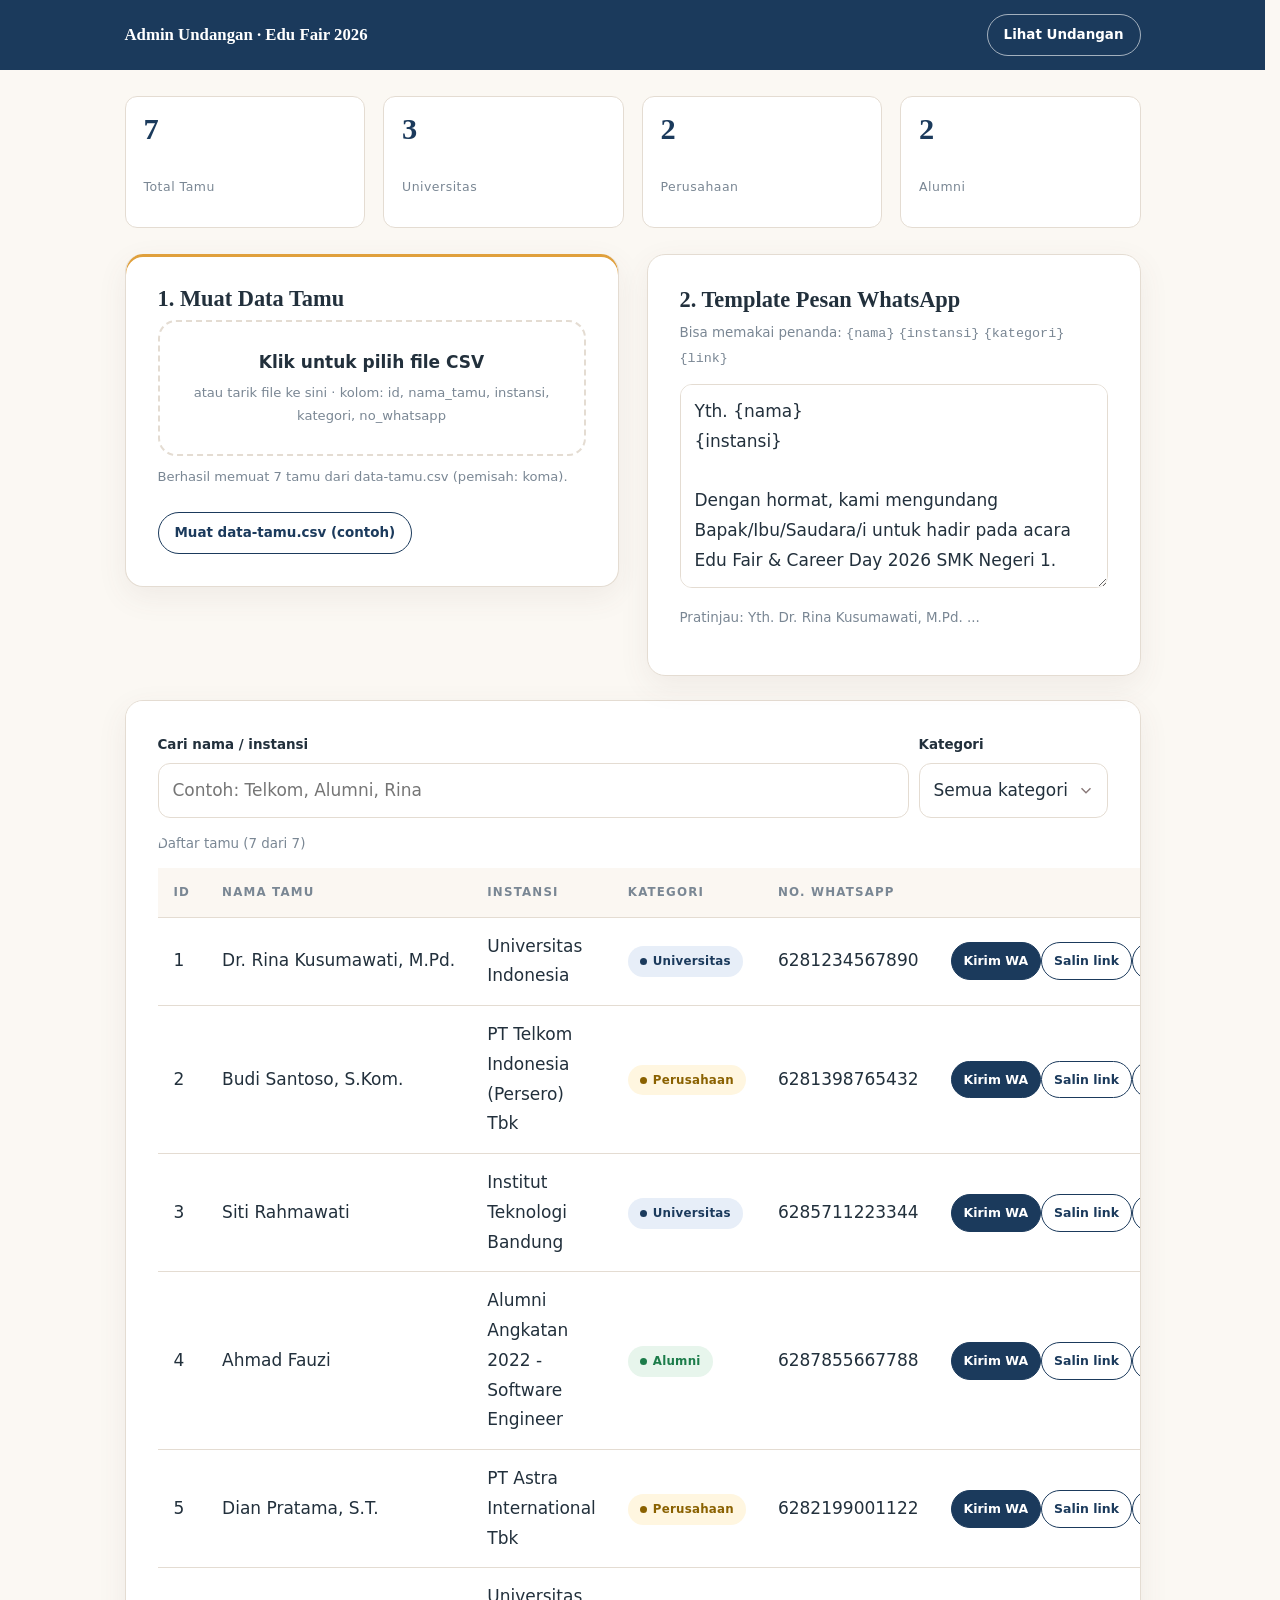
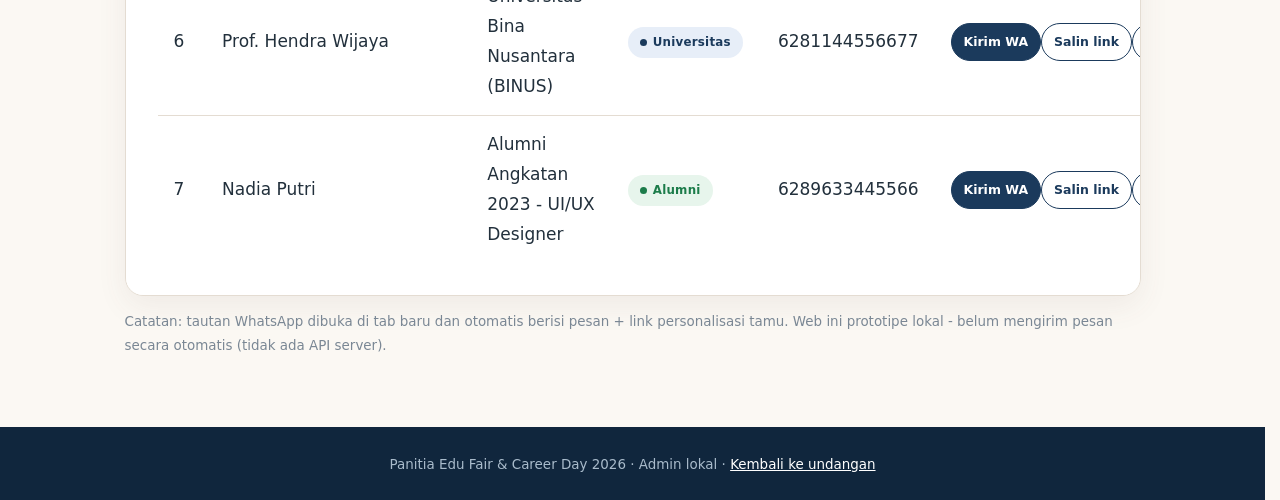
==== admin.html @ d8506e01 "Undangan digital Edu Fair & Career Day 2026 (HTML/CSS/JS) - index.html: sampul personalisasi (?to=&k" ====
<!DOCTYPE html>
<html lang="id">
<head>
  <meta charset="UTF-8">
  <meta name="viewport" content="width=device-width, initial-scale=1.0">
  <title>Admin - Blast Undangan Edu Fair 2026</title>
  <link rel="icon" href="favicon.svg" type="image/svg+xml">
  <link rel="stylesheet" href="style.css">
  <link rel="stylesheet" href="style-acara.css">
</head>
<body>

  <!-- ===================== BILAH ATAS ===================== -->
  <header style="background:var(--warna-utama);color:#fff">
    <div class="container" style="display:flex;flex-wrap:wrap;gap:12px;align-items:center;justify-content:space-between;padding-block:14px">
      <strong style="font-family:var(--font-judul);font-size:1.05rem">Admin Undangan &middot; Edu Fair 2026</strong>
      <nav style="display:flex;gap:10px">
        <a href="index.html" class="btn btn-kecil btn-garis" style="color:#fff;border-color:rgba(255,255,255,.6)">Lihat Undangan</a>
      </nav>
    </div>
  </header>

  <!-- ===================== RINGKASAN DATA ===================== -->
  <section class="section" style="padding-block:26px">
    <div class="container">
      <div class="stat">
        <div class="stat-kartu"><p class="stat-angka" id="stat-total">0</p><p class="stat-label">Total Tamu</p></div>
        <div class="stat-kartu"><p class="stat-angka" id="stat-universitas">0</p><p class="stat-label">Universitas</p></div>
        <div class="stat-kartu"><p class="stat-angka" id="stat-perusahaan">0</p><p class="stat-label">Perusahaan</p></div>
        <div class="stat-kartu"><p class="stat-angka" id="stat-alumni">0</p><p class="stat-label">Alumni</p></div>
      </div>
    </div>
  </section>

  <section class="section" style="padding-block:0 56px">
    <div class="container">

      <!-- ============ MUAT DATA CSV ============ -->
      <div class="grid grid-2" style="align-items:start;margin-bottom:24px">

        <div class="kartu kartu-garis-atas">
          <h3>1. Muat Data Tamu</h3>
          <label class="dropzone" id="dropzone" for="file-csv">
            <strong>Klik untuk pilih file CSV</strong>
            <span class="status-baca">atau tarik file ke sini &middot; kolom: id, nama_tamu, instansi, kategori, no_whatsapp</span>
            <input type="file" id="file-csv" accept=".csv,text/csv">
          </label>
          <p class="status-baca" id="status-baca" data-status="belum" style="margin-top:10px">Belum ada data dimuat.</p>
          <button class="btn btn-kecil btn-garis" type="button" id="muat-contoh" style="margin-top:10px">Muat data-tamu.csv (contoh)</button>
        </div>

        <div class="kartu">
          <h3>2. Template Pesan WhatsApp</h3>
          <p class="kecil">Bisa memakai penanda: <code>{nama}</code> <code>{instansi}</code> <code>{kategori}</code> <code>{link}</code></p>
          <textarea class="form-textarea" id="template-pesan" rows="6"></textarea>
          <p class="kecil" id="contoh-pesan" style="margin-top:8px"></p>
        </div>

      </div>

      <!-- ============ TABEL TAMU ============ -->
      <div class="kartu kartu-datar tabel-kotak">
        <div class="baris-alat">
          <div class="kolom-cari">
            <label class="form-label" for="cari">Cari nama / instansi</label>
            <input class="form-input" type="search" id="cari" placeholder="Contoh: Telkom, Alumni, Rina">
          </div>
          <div>
            <label class="form-label" for="filter-kategori">Kategori</label>
            <select class="form-select" id="filter-kategori">
              <option value="">Semua kategori</option>
              <option value="Universitas">Universitas</option>
              <option value="Perusahaan">Perusahaan</option>
              <option value="Alumni">Alumni</option>
            </select>
          </div>
        </div>

        <table class="tabel" id="tabel-tamu">
          <caption id="keterangan-tabel">Daftar tamu (0)</caption>
          <thead>
            <tr>
              <th style="width:52px">ID</th>
              <th>Nama Tamu</th>
              <th>Instansi</th>
              <th>Kategori</th>
              <th>No. WhatsApp</th>
              <th class="kolom-aksi">Aksi</th>
            </tr>
          </thead>
          <tbody id="isi-tabel">
            <tr><td colspan="6" class="kecil">Belum ada data. Muat file CSV dulu di kotak "1. Muat Data Tamu".</td></tr>
          </tbody>
        </table>
      </div>

      <p class="kecil" style="margin-top:14px">
        Catatan: tautan WhatsApp dibuka di tab baru dan otomatis berisi pesan + link personalisasi tamu.
        Web ini prototipe lokal - belum mengirim pesan secara otomatis (tidak ada API server).
      </p>

    </div>
  </section>

  <footer class="footer-acara" style="padding-block:26px">
    <div class="container tengah kecil">
      Panitia Edu Fair &amp; Career Day 2026 &middot; Admin lokal &middot; <a href="index.html">Kembali ke undangan</a>
    </div>
  </footer>

  <script src="data-tamu.js"></script>
  <script src="admin.js"></script>
</body>
</html>
---- style.css ----
/* style.css - dirakit dari snippet extension (an-*). Boleh diubah.
   Warna utama diatur di :root bagian an-dasar. */

/* ===== snippet an-acara ===== */
.kartu-acara { text-align: center; display: flex; flex-direction: column; }
.kartu-acara .ikon-lingkaran {
  width: 56px; height: 56px; margin: 0 auto 14px;
  display: grid; place-items: center; border-radius: 50%;
  background: #F7F1E8; color: var(--warna-utama); font-size: 1.3rem;
  animation: mengapung 3.6s ease-in-out infinite;
}
.kartu-acara .judul { font-family: var(--font-judul); font-size: clamp(1.1rem, 3vw, 1.3rem); margin-bottom: .5em; }
.kartu-acara .baris { font-size: .9rem; color: var(--warna-teks-lembut); margin: 0 0 .35em; }
.kartu-acara .baris kuat { color: var(--warna-teks); }
.kartu-acara .btn { margin-top: auto; }

/* ===== snippet an-aman ===== */
/* pengaman tampilan: hormati setelan pengguna + versi cetak */
@media (prefers-reduced-motion: reduce) {
  *, *::before, *::after { animation: none !important; transition: none !important; scroll-behavior: auto !important; }
}
@media print {
  .amplop, .kelopak, .kilau, .tombol-musik, .hanya-layar { display: none !important; }
  .cover-undangan { min-height: auto; color: #000; background: none; padding-block: 32px; }
  .kartu, .kartu-mempelai, .kartu-acara, .kartu-ucapan { box-shadow: none; border-color: #BBB; break-inside: avoid; }
  body { background: #fff; font-size: 12pt; }
}
/* area sentuh nyaman di HP (minimal 44px) */
@media (hover: none) {
  .btn, .btn-garis, .tombol-buka, .tombol-musik { min-height: 46px; }
}

/* ===== snippet an-amplop ===== */
/* layar pembuka undangan, memenuhi layar HP maupun laptop */
.amplop {
  position: fixed; inset: 0; z-index: 50;
  display: grid; place-items: center; text-align: center;
  padding: max(28px, env(safe-area-inset-top)) 24px max(28px, env(safe-area-inset-bottom));
  color: #fff;
  background: radial-gradient(circle at 50% 28%, #7D5C5C, #4A3434 72%);
  animation: pudarMasuk 1.2s ease both;
  transition: opacity .8s cubic-bezier(.22, 1, .36, 1), visibility 0s linear .8s;
}
/* isi amplop bergerak sedikit, jadi kesannya "terbuka" bukan "patah" */
.amplop-kotak {
  max-width: 460px;
  transition: transform .8s cubic-bezier(.22, 1, .36, 1), opacity .6s ease;
}
.amplop-selesai {
  /* Sampul memudar lewat KEYFRAMES, bukan transition: transisi tidak terpicu
     ketika animasi masuk dilepas pada frame yang sama. */
  animation: pudarKeluar .8s cubic-bezier(.22, 1, .36, 1) forwards;
  visibility: hidden;              /* ditunda .8s oleh transition di bawah */
  pointer-events: none;
  transition: visibility 0s linear .8s;
}
.amplop-selesai .amplop-kotak { transform: translateY(-16px) scale(1.02); opacity: 0; }
.amplop .badge { margin-top: 2px; }
.amplop .nama-tamu { font-size: clamp(1.5rem, 6vw, 2.1rem); margin: .3em 0 .8em; }
.amplop .garis-emas { background: var(--warna-emas); }
.amplop-info { font-size: .9rem; opacity: .88; margin-bottom: 26px; }

/* ===== snippet an-badge ===== */
/* badge status konfirmasi kehadiran */
.badge {
  display: inline-flex; align-items: center; gap: 6px;
  padding: 5px 12px; border-radius: 999px;
  font-size: .74rem; font-weight: 600; letter-spacing: .02em; white-space: nowrap;
}
.badge::before { content: ""; width: 7px; height: 7px; border-radius: 50%; background: currentColor; }
.badge-hadir { background: #E7F5EC; color: #1C7C4A; }
.badge-tidak { background: #FDEAEA; color: #B3261E; }
.badge-ragu  { background: #FFF6E0; color: #8A6100; }
.badge-netral { background: #F1ECE6; color: #6B5B4B; }

/* ===== snippet an-batik ===== */
/* aman offline, tanpa file gambar */
.motif-batik {
  background-color: var(--warna-krem);
  background-image:
    repeating-linear-gradient(45deg, rgba(201, 162, 39, .06) 0 2px, transparent 2px 14px),
    repeating-linear-gradient(-45deg, rgba(107, 79, 79, .05) 0 2px, transparent 2px 14px),
    radial-gradient(circle at 20% 18%, rgba(201, 162, 39, .10), transparent 24%),
    radial-gradient(circle at 82% 72%, rgba(107, 79, 79, .08), transparent 24%);
}

/* ===== snippet an-bunga ===== */
/* pasang: <div class="ornamen-bunga kiri-atas"></div> */
.ornamen-bunga {
  position: absolute; width: clamp(90px, 14vw, 150px); aspect-ratio: 1;
  pointer-events: none; opacity: .85; background-repeat: no-repeat; background-size: contain;
  background-image: url("data:image/svg+xml;utf8,<svg xmlns='http://www.w3.org/2000/svg' viewBox='0 0 100 100'><g fill='none' stroke='%23C9A227' stroke-width='1.1' stroke-linecap='round'><path d='M50 50c-8-18 6-30 18-24s10 26-8 30'/><path d='M50 50c18-8 30 6 24 18s-26 10-30-8'/><path d='M50 50c8 18-6 30-18 24s-10-26 8-30'/><path d='M50 50c-18 8-30-6-24-18s26-10 30 8'/></g><circle cx='50' cy='50' r='3' fill='%23C9A227'/></svg>");
  animation: mengapung 6s ease-in-out infinite;
}
.kiri-atas { top: 16px; left: 16px; }
.kanan-atas { top: 16px; right: 16px; animation-delay: 1.2s; }
.kiri-bawah { bottom: 16px; left: 16px; animation-delay: 2s; }
.kanan-bawah { bottom: 16px; right: 16px; animation-delay: .6s; }
@media (max-width: 480px) { .ornamen-bunga { width: 74px; opacity: .6; } }

/* ===== snippet an-countdown ===== */
.kotak-countdown { display: grid; grid-template-columns: repeat(4, minmax(0, 1fr)); gap: clamp(8px, 2vw, 16px); max-width: 520px; margin-inline: auto; }
.kotak-countdown .kotak {
  background: var(--warna-kartu); border: 1px solid var(--warna-garis); border-radius: var(--radius-kecil);
  padding: clamp(12px, 2.6vw, 18px) 6px; text-align: center; box-shadow: var(--bayang);
}
.kotak-countdown .angka { font-family: var(--font-judul); font-size: clamp(1.3rem, 5.4vw, 1.9rem); font-weight: 700; color: var(--warna-utama); font-variant-numeric: tabular-nums; }
.kotak-countdown .satuan { display: block; font-size: .68rem; letter-spacing: .14em; text-transform: uppercase; color: var(--warna-teks-lembut); }
@media (max-width: 380px) { .kotak-countdown { grid-template-columns: repeat(2, 1fr); } }

/* ===== snippet an-cover ===== */
/* cover undangan: tinggi minimal 1 layar (svh aman untuk HP ber-address bar) */
.cover-undangan {
  position: relative; overflow: hidden;
  min-height: 100svh;
  display: grid; place-items: center; text-align: center;
  padding: clamp(72px, 14vh, 140px) 24px;
  color: #fff;
  background:
    radial-gradient(circle at 18% 14%, rgba(201, 162, 39, .18), transparent 42%),
    linear-gradient(165deg, #6B4F4F 0%, #8A6A6A 52%, #46302F 100%);
}
.cover-undangan > div { max-width: 620px; }
.cover-undangan .nama-pasangan { font-size: clamp(2.2rem, 11vw, 4rem); margin: .18em 0 .1em; }
.cover-undangan .tanggal { opacity: .95; margin-bottom: 26px; }
.cover-tanda { font-size: .78rem; letter-spacing: .3em; text-transform: uppercase; opacity: .85; }

/* ===== snippet an-dasar ===== */
/* ==========================================================================
   DASAR HALAMAN UNDANGAN - tempel SEKALI di dalam <style>
   Isi: warna, ukuran huruf cair (clamp), jarak antar bagian, container, grid.
   Semua bagian lain (an-cover, an-mempelai, ...) mengandalkan file ini.
   ========================================================================== */
:root {
  --warna-utama: #6B4F4F;
  --warna-utama-gelap: #4A3434;
  --warna-emas: #C9A227;
  --warna-krem: #FAF6F0;
  --warna-kartu: #FFFFFF;
  --warna-garis: #EDE3D8;
  --warna-teks: #3E2F2F;
  --warna-teks-lembut: #8A7A7A;
  --font-judul: Georgia, "Times New Roman", serif;
  --font-teks: system-ui, -apple-system, "Segoe UI", Roboto, sans-serif;
  --radius: 18px;
  --radius-kecil: 12px;
  --bayang: 0 10px 30px rgba(107, 79, 79, .08);
  --bayang-besar: 0 24px 60px rgba(74, 52, 52, .18);
  --jarak: clamp(48px, 7vw, 96px);
}

*, *::before, *::after { box-sizing: border-box; }
html { scroll-behavior: smooth; scrollbar-gutter: stable; }   /* tidak melompat saat scrollbar muncul/hilang */

body {
  margin: 0;
  background: var(--warna-krem);
  color: var(--warna-teks);
  font-family: var(--font-teks);
  font-size: clamp(15px, 1.6vw, 17px);
  line-height: 1.75;
  -webkit-font-smoothing: antialiased;
  overflow-x: hidden;
}

h1, h2, h3 { font-family: var(--font-judul); line-height: 1.2; margin: 0 0 .5em; text-wrap: balance; }
h1 { font-size: clamp(2rem, 7vw, 3.4rem); }
h2 { font-size: clamp(1.5rem, 4.6vw, 2.2rem); }
h3 { font-size: clamp(1.15rem, 3vw, 1.4rem); }
p { margin: 0 0 1em; }
img { display: block; max-width: 100%; height: auto; }
a { color: var(--warna-utama); }

/* container: tetap enak dibaca di HP maupun laptop */
.container { width: 100%; max-width: 1080px; margin-inline: auto; padding-inline: clamp(18px, 5vw, 32px); }
.section { padding-block: var(--jarak); }
.section-putih { background: var(--warna-kartu); }
.tengah { text-align: center; }
.kecil { font-size: .84rem; color: var(--warna-teks-lembut); }
.label-kecil { font-size: .72rem; letter-spacing: .28em; text-transform: uppercase; color: var(--warna-emas); }

/* grid otomatis: 1 kolom di HP, menyesuaikan sendiri di layar lebar */
.grid { display: grid; gap: clamp(16px, 3vw, 28px); }
.grid > * { min-width: 0; }
.grid-2 { grid-template-columns: repeat(auto-fit, minmax(min(260px, 100%), 1fr)); }
.grid-3 { grid-template-columns: repeat(auto-fit, minmax(min(190px, 100%), 1fr)); }
.grid-4 { grid-template-columns: repeat(auto-fit, minmax(min(130px, 100%), 1fr)); }

@media (max-width: 480px) {
  .grid-3, .grid-4 { grid-template-columns: repeat(2, 1fr); }
}
/* layout admin: di HP menumpuk, di laptop form kiri (maks 340px) + tabel kanan lebar */
.grid-admin { display: grid; gap: clamp(16px, 3vw, 28px); align-items: start; }
@media (min-width: 1000px) { .grid-admin { grid-template-columns: minmax(280px, 340px) 1fr; } }

:focus-visible { outline: 2px solid var(--warna-emas); outline-offset: 3px; border-radius: 6px; }

/* ===== snippet an-form ===== */
/* form undangan (buku tamu, login admin) tanpa library */
.form-baris { margin-bottom: 16px; }
.form-label { display: block; margin-bottom: 6px; font-size: .84rem; font-weight: 600; }
.form-input, .form-select, .form-textarea {
  width: 100%; padding: 12px 14px; min-height: 46px;
  font: inherit; color: var(--warna-teks);
  background: #fff; border: 1px solid var(--warna-garis); border-radius: var(--radius-kecil);
  transition: border-color .2s ease, box-shadow .2s ease;
}
.form-textarea { min-height: 110px; resize: vertical; }
.form-select {
  appearance: none;
  background-image: url("data:image/svg+xml;utf8,<svg xmlns='http://www.w3.org/2000/svg' viewBox='0 0 20 20'><path d='M5 8l5 5 5-5' fill='none' stroke='%238A7A7A' stroke-width='1.6'/></svg>");
  background-repeat: no-repeat; background-position: right 12px center; background-size: 18px;
  padding-right: 38px;
}
.form-input:focus, .form-select:focus, .form-textarea:focus {
  outline: none; border-color: var(--warna-emas); box-shadow: 0 0 0 3px rgba(201, 162, 39, .18);
}
.form-input:invalid:not(:placeholder-shown), .form-textarea:invalid:not(:placeholder-shown) { border-color: #E0A6A0; }
.form-bantuan { font-size: .78rem; color: var(--warna-teks-lembut); margin-top: 4px; }
.alert { padding: 12px 16px; border-radius: var(--radius-kecil); font-size: .88rem; margin-bottom: 16px; }
.alert-bahaya { background: #FDECEA; color: #94241C; border: 1px solid #F3C9C4; }
.alert-sukses { background: #E7F5EC; color: #1C7C4A; border: 1px solid #BFE3CD; }

/* ===== snippet an-galeri ===== */
.galeri-item { position: relative; overflow: hidden; border-radius: var(--radius-kecil); background: #EFE7DE; }
.galeri-item img { width: 100%; aspect-ratio: 4 / 3; object-fit: cover; transition: transform .8s ease; }
.galeri-item:hover img { transform: scale(1.07); }
.galeri-item .keterangan {
  position: absolute; inset: auto 0 0 0; padding: 10px 14px;
  font-size: .82rem; color: #fff;
  background: linear-gradient(0deg, rgba(60, 40, 40, .78), transparent);
  transform: translateY(100%); opacity: 0; transition: transform .4s ease, opacity .4s ease;
}
.galeri-item:hover .keterangan, .galeri-item:focus-within .keterangan { transform: translateY(0); opacity: 1; }
@media (hover: none) { .galeri-item .keterangan { transform: translateY(0); opacity: 1; background: linear-gradient(0deg, rgba(60, 40, 40, .6), transparent); } }

/* ===== snippet an-jeda ===== */
/* pasang di pembungkus: <div class="anim-jeda"> <p>..</p> <p>..</p> </div> */
.anim-jeda > * { animation: pudarNaik .9s ease both; }
.anim-jeda > *:nth-child(1) { animation-delay: 0s; }
.anim-jeda > *:nth-child(2) { animation-delay: .15s; }
.anim-jeda > *:nth-child(3) { animation-delay: .3s; }
.anim-jeda > *:nth-child(4) { animation-delay: .45s; }
.anim-jeda > *:nth-child(5) { animation-delay: .6s; }
.anim-jeda > *:nth-child(6) { animation-delay: .75s; }
.anim-jeda > *:nth-child(7) { animation-delay: .9s; }
.anim-jeda > *:nth-child(8) { animation-delay: 1.05s; }

/* ===== snippet an-kartu ===== */
/* kartu dasar: dipakai .kartu-mempelai, .kartu-acara, .kartu-ucapan */
.kartu {
  background: var(--warna-kartu);
  border: 1px solid var(--warna-garis);
  border-radius: var(--radius);
  padding: clamp(20px, 3.4vw, 32px);
  box-shadow: var(--bayang);
  transition: transform .3s ease, box-shadow .3s ease;
}
.kartu-datar:hover, .kartu:hover { transform: translateY(-4px); box-shadow: var(--bayang-besar); }
.kartu-datar { box-shadow: var(--bayang); }
.kartu-datar:hover { transform: none; box-shadow: var(--bayang); }
.kartu-tengah { text-align: center; }
.kartu h3, .kartu h4 { margin-bottom: .35em; }
.kartu-garis-atas {
  /* garis aksen di tepi atas, ikut melengkung bersama sudut kartu */
  border-top: 0;
  box-shadow: inset 0 3px 0 0 var(--warna-emas), var(--bayang);
}

/* ===== snippet an-kelopak ===== */
/* markup: <div class="kelopak"><span></span> x6 </div> */
.kelopak { position: fixed; inset: 0; pointer-events: none; overflow: hidden; z-index: 5; }
.kelopak span {
  position: absolute; top: -10vh; width: 11px; height: 11px;
  background: radial-gradient(circle at 30% 30%, #F7DDE2, #E2A0AE);
  border-radius: 0 100% 0 100%; opacity: .7;
  animation: kelopakJatuh linear infinite;
}
.kelopak span:nth-child(1) { left: 6%;  animation-duration: 11s; animation-delay: 0s; }
.kelopak span:nth-child(2) { left: 22%; animation-delay: 1.5s; animation-duration: 14s; }
.kelopak span:nth-child(3) { left: 40%; animation-delay: 3s;   animation-duration: 12s; }
.kelopak span:nth-child(4) { left: 58%; animation-delay: .8s;  animation-duration: 16s; }
.kelopak span:nth-child(5) { left: 74%; animation-delay: 2.4s; animation-duration: 13s; }
.kelopak span:nth-child(6) { left: 90%; animation-delay: 4.2s; animation-duration: 15s; }

/* ===== snippet an-keyframes ===== */
/* ==========================================================================
   Gerakan dasar undangan. Semua kelas .anim-* bisa dipakai berulang.
   ========================================================================== */
@keyframes pudarNaik    { from { opacity: 0; transform: translateY(28px); } to { opacity: 1; transform: translateY(0); } }
@keyframes pudarMasuk   { from { opacity: 0; } to { opacity: 1; } }
@keyframes pudarSkala   { from { opacity: 0; transform: scale(.94); } to { opacity: 1; transform: scale(1); } }
@keyframes kiriMasuk    { from { opacity: 0; transform: translateX(-36px); } to { opacity: 1; transform: translateX(0); } }
@keyframes kananMasuk   { from { opacity: 0; transform: translateX(36px); } to { opacity: 1; transform: translateX(0); } }
@keyframes mengapung    { 0%, 100% { transform: translateY(0); } 50% { transform: translateY(-10px); } }
@keyframes denyut       { 0%, 100% { transform: scale(1); } 50% { transform: scale(1.05); } }
@keyframes garisMelebar { from { width: 0; opacity: 0; } to { width: 120px; opacity: 1; } }
@keyframes zoomPelan    { from { transform: scale(1); } to { transform: scale(1.08); } }
@keyframes kelopakJatuh { 0% { transform: translateY(-10vh) rotate(0deg); opacity: 0; } 10% { opacity: .85; } 100% { transform: translateY(110vh) rotate(360deg); opacity: 0; } }
@keyframes kedip        { 0%, 100% { opacity: .2; transform: scale(.8); } 50% { opacity: 1; transform: scale(1.15); } }
@keyframes pudarKeluar  { from { opacity: 1; } to { opacity: 0; } }
@keyframes berkilau     { from { background-position: 200% center; } to { background-position: -200% center; } }

.anim-pudar-naik  { animation: pudarNaik .9s ease both; }
.anim-pudar       { animation: pudarMasuk .9s ease both; }
.anim-pudar-skala { animation: pudarSkala .8s ease both; }
.anim-kiri        { animation: kiriMasuk .9s ease both; }
.anim-kanan       { animation: kananMasuk .9s ease both; }
.anim-mengapung   { animation: mengapung 3.4s ease-in-out infinite; }
.anim-denyut      { animation: denyut 1.8s ease-in-out infinite; }
.anim-garis       { animation: garisMelebar 1.2s ease both; }
.anim-zoom        { animation: zoomPelan 9s ease-in-out infinite alternate; }

/* ===== snippet an-kilau ===== */
/* judul dengan kilau emas bergerak */
.judul-emas {
  background: linear-gradient(90deg, #8A6A20 0%, #F0D67A 45%, #C9A227 55%, #8A6A20 100%);
  background-size: 200% auto;
  -webkit-background-clip: text; background-clip: text; color: transparent;
  animation: berkilau 6s linear infinite;
}
/* titik kilau: <div class="kilau"><i></i><i></i><i></i></div> */
.kilau { position: absolute; inset: 0; pointer-events: none; }
.kilau i { position: absolute; width: 6px; height: 6px; border-radius: 50%; background: #F6E3A1; box-shadow: 0 0 10px 2px rgba(246, 227, 161, .9); animation: kedip 2.6s ease-in-out infinite; }
.kilau i:nth-child(1) { top: 18%; left: 20%; }
.kilau i:nth-child(2) { top: 34%; left: 76%; animation-delay: .9s; }
.kilau i:nth-child(3) { top: 68%; left: 44%; animation-delay: 1.7s; }

/* ===== snippet an-mempelai ===== */
.kartu-mempelai { text-align: center; }
.kartu-mempelai img {
  width: clamp(120px, 34vw, 168px); aspect-ratio: 1; object-fit: cover; margin: 0 auto 16px;
  border-radius: 50%; border: 4px solid #fff; outline: 1px solid var(--warna-garis);
  box-shadow: 0 12px 30px rgba(107, 79, 79, .16);
}
.kartu-mempelai .nama { font-family: var(--font-judul); font-size: clamp(1.15rem, 3.4vw, 1.4rem); margin-bottom: .2em; }
.kartu-mempelai .keterangan { font-size: .88rem; color: var(--warna-teks-lembut); margin: 0; }
.kartu-mempelai .peran { font-size: .72rem; letter-spacing: .2em; text-transform: uppercase; color: var(--warna-emas); }

/* ===== snippet an-musik ===== */
/* UI saja: tombol musik di pojok kanan bawah */
.tombol-musik {
  position: fixed; right: 18px; bottom: 18px; z-index: 40;
  width: 48px; height: 48px; display: grid; place-items: center;
  border: none; border-radius: 50%; cursor: pointer;
  background: var(--warna-utama); color: #fff; font-size: 1.1rem;
  box-shadow: 0 10px 26px rgba(74, 52, 52, .35);
  transition: transform .25s ease, background-color .25s ease;
}
.tombol-musik:hover { transform: translateY(-3px); background: var(--warna-emas); }
.tombol-musik-putar { animation: denyut 1.6s ease-in-out infinite; }

/* ===== snippet an-navbar ===== */
/* navbar pil mengambang. Markup: <header class="nav-pil" id="nav-pil"> ... </header>
   Saat halaman digulir, JS menambah class "nav-pil-padat" (lihat script.js). */
.nav-pil {
  position: fixed; z-index: 40;
  top: 14px; left: 50%; transform: translateX(-50%);
  width: min(940px, calc(100% - 24px));
  display: flex; align-items: center; justify-content: space-between; gap: 12px;
  padding: 10px 10px 10px 20px;
  border-radius: 999px;
  background: rgba(255, 255, 255, .82);
  border: 1px solid rgba(27, 58, 92, .10);
  box-shadow: 0 8px 24px rgba(16, 38, 61, .10);
  backdrop-filter: blur(14px) saturate(140%);
  transition: padding .35s cubic-bezier(.22, 1, .36, 1),
              box-shadow .35s ease, background-color .35s ease, top .35s ease;
}
.nav-pil-padat {
  top: 8px; padding: 6px 6px 6px 16px;
  background: rgba(255, 255, 255, .95);
  box-shadow: 0 12px 30px rgba(16, 38, 61, .18);
}
.nav-pil .merek {
  font-family: var(--font-judul); font-weight: 700; font-size: 1rem;
  color: var(--warna-utama); text-decoration: none; white-space: nowrap;
}
.nav-pil nav { display: flex; align-items: center; gap: 4px; }
.nav-pil nav a {
  padding: 8px 12px; border-radius: 999px;
  font-size: .84rem; color: var(--warna-teks-lembut); text-decoration: none;
  transition: background-color .25s ease, color .25s ease;
}
.nav-pil nav a:hover { background: rgba(27, 58, 92, .07); color: var(--warna-utama); }
.nav-pil nav a.aktif { background: var(--warna-utama); color: #fff; }

@media (max-width: 720px) {
  .nav-pil { top: 8px; padding: 8px 8px 8px 14px; gap: 8px; }
  .nav-pil .merek { font-size: .86rem; }
  .nav-pil nav { gap: 0; overflow-x: auto; scrollbar-width: none; }
  .nav-pil nav::-webkit-scrollbar { display: none; }
  .nav-pil nav a { padding: 7px 9px; font-size: .78rem; white-space: nowrap; }
  .nav-pil .nav-aksi { display: none; }   /* tombol besar disembunyikan di HP */
}

/* ===== snippet an-ornamen ===== */
/* Jarak antarbagian tanpa garis hias. Cukup ruang kosong + tipografi.
   (Garis setengah dan ornamen belah ketupat sengaja dihapus.) */
.jarak-atas { margin-top: clamp(12px, 2vw, 20px); }
.jarak-bawah { margin-bottom: clamp(24px, 4vw, 40px); }

/* ===== snippet an-quote ===== */
/* kutipan/ayat: rapi dan enak dibaca di HP */
.quote {
  position: relative; max-width: 720px; margin-inline: auto;
  padding: clamp(28px, 5vw, 48px) clamp(22px, 5vw, 56px);
  background: var(--warna-kartu); border: 1px solid var(--warna-garis);
  border-radius: var(--radius); box-shadow: var(--bayang);
  font-family: var(--font-judul); font-size: clamp(1rem, 2.6vw, 1.22rem); line-height: 1.9;
  text-align: center; font-style: italic;
}
.quote::before { content: "\201C"; position: absolute; top: -6px; left: 18px; font-size: 5rem; line-height: 1; color: rgba(201, 162, 39, .35); font-style: normal; }
.quote-sumber { display: block; margin-top: 18px; font-family: var(--font-teks); font-size: .82rem; font-style: normal; letter-spacing: .12em; text-transform: uppercase; color: var(--warna-emas); }

/* ===== snippet an-reveal ===== */
/* pakai: <section class="reveal">...</section> */
@supports (animation-timeline: view()) {
  .reveal       { animation: pudarNaik 1s ease both; animation-timeline: view(); animation-range: entry 12% cover 32%; }
  .reveal-kiri  { animation-name: kiriMasuk; }
  .reveal-kanan { animation-name: kananMasuk; }
  .reveal-skala { animation-name: pudarSkala; }
  .reveal-isi > * { animation: pudarNaik 1s ease both; animation-timeline: view(); animation-range: entry 8% cover 28%; }
}
@supports not (animation-timeline: view()) {
  .reveal, .reveal-isi > * { opacity: 1; transform: none; }
}

/* ===== snippet an-stat ===== */
.stat { display: grid; gap: clamp(12px, 2vw, 18px); grid-template-columns: repeat(auto-fit, minmax(150px, 1fr)); }
.stat-kartu { background: var(--warna-kartu); border: 1px solid var(--warna-garis); border-radius: var(--radius-kecil); padding: 16px 18px; }
.stat-angka { font-family: var(--font-judul); font-size: clamp(1.4rem, 4vw, 1.9rem); font-weight: 700; color: var(--warna-utama); line-height: 1.1; }
.stat-label { font-size: .78rem; letter-spacing: .04em; color: var(--warna-teks-lembut); }

/* ===== snippet an-tabel ===== */
/* tabel admin: rapi di laptop, otomatis jadi daftar kartu di layar sempit.
   Setiap <td> diberi data-label="Judul Kolom" supaya label ikut tampil di HP. */
.tabel { width: 100%; min-width: 620px; border-collapse: collapse; background: var(--warna-kartu); border-radius: var(--radius); overflow: hidden; }
.tabel caption { caption-side: top; text-align: left; padding: 0 0 12px; font-size: .84rem; color: var(--warna-teks-lembut); }
.tabel th, .tabel td { padding: 14px 16px; text-align: left; border-bottom: 1px solid var(--warna-garis); vertical-align: middle; overflow-wrap: break-word; }
.tabel th { white-space: nowrap; font-size: .74rem; letter-spacing: .1em; text-transform: uppercase; color: var(--warna-teks-lembut); background: #FBF7F2; }
.tabel tbody tr:last-child td { border-bottom: none; }
.tabel tbody tr:hover { background: #FDFAF6; }
.tabel .kolom-aksi { width: 1%; white-space: nowrap; text-align: right; }
.tabel .sel-link { max-width: 260px; overflow: hidden; text-overflow: ellipsis; white-space: nowrap; font-size: .84rem; color: var(--warna-teks-lembut); }
.tabel .kolom-pendek { white-space: nowrap; }
.tabel-kotak { overflow-x: auto; }

@media (max-width: 720px) {
  .tabel { min-width: 0; }
  .form-input, .form-select, .form-textarea { font-size: 16px; }   /* iOS tidak auto-zoom saat fokus */
  .tabel, .tabel thead, .tabel tbody, .tabel th, .tabel td, .tabel tr { display: block; }
  .tabel thead { position: absolute; width: 1px; height: 1px; overflow: hidden; clip-path: inset(50%); }
  .tabel tbody tr { border: 1px solid var(--warna-garis); border-radius: var(--radius-kecil); padding: 8px 4px; margin-bottom: 12px; background: #fff; }
  .tabel td { display: flex; justify-content: space-between; gap: 12px; border-bottom: 1px dashed var(--warna-garis); text-align: right; white-space: normal; overflow-wrap: anywhere; }
  .tabel .sel-link, .tabel .kolom-pendek { max-width: none; white-space: normal; overflow: visible; }
  .tabel td:last-child { border-bottom: none; }
  .tabel td::before { content: attr(data-label); font-weight: 600; color: var(--warna-teks-lembut); text-align: left; }
  /* kolom aksi di HP: label sendiri, tombol jadi 2 kolom penuh (nyaman disentuh) */
  .tabel .kolom-aksi { width: auto; display: grid; grid-template-columns: 1fr 1fr; gap: 8px; justify-content: stretch; }
  .tabel .kolom-aksi::before { grid-column: 1 / -1; }
  .tabel .kolom-aksi .btn { width: 100%; min-height: 44px; }
}

/* ===== snippet an-tombol ===== */
/* tombol undangan: dua gaya utama + ukuran kecil untuk dalam kartu */
.btn {
  display: inline-flex; align-items: center; justify-content: center; gap: 8px;
  min-height: 46px; padding: 12px 28px;
  font: inherit; font-size: .92rem; font-weight: 600; text-decoration: none; text-align: center; white-space: nowrap;
  border: 1px solid var(--warna-utama); border-radius: 999px;
  background: var(--warna-utama); color: #fff; cursor: pointer;
  transition: transform .25s ease, background-color .25s ease, border-color .25s ease, color .25s ease;
}
.btn:hover { transform: translateY(-3px); background: var(--warna-emas); border-color: var(--warna-emas); }
.btn-garis { background: transparent; color: var(--warna-utama); }
.btn-garis:hover { background: var(--warna-utama); border-color: var(--warna-utama); color: #fff; }
.btn-emas { background: var(--warna-emas); border-color: var(--warna-emas); }
.btn-kecil { min-height: 38px; padding: 8px 16px; font-size: .84rem; }
.btn-blok { width: 100%; }
.btn-putih { background: #fff; border-color: #fff; color: var(--warna-utama-gelap); }
.btn-putih:hover { background: var(--warna-emas); border-color: var(--warna-emas); color: #fff; }

/* tombol besar di layar amplop (di atas latar gelap) */
.tombol-buka {
  min-height: 50px; padding: 14px 38px;
  font: inherit; font-size: .94rem; letter-spacing: .06em;
  background: transparent; color: #fff; cursor: pointer;
  border: 1px solid rgba(255, 255, 255, .75); border-radius: 999px;
  transition: background-color .3s ease, border-color .3s ease, transform .3s ease;
}
.tombol-buka:hover { background: var(--warna-emas); border-color: var(--warna-emas); transform: translateY(-3px); }

/* layar kecil: tombol lebih lega untuk jari (minimal 44-46px) */
@media (max-width: 720px) {
  .btn, .btn-garis { min-height: 46px; }
  .btn-kecil { min-height: 44px; padding: 10px 16px; font-size: .84rem; }
  .tombol-buka, .tombol-musik { min-height: 48px; }
}

/* ===== snippet an-ucapan ===== */
.daftar-ucapan { display: grid; gap: 12px; max-height: 460px; overflow-y: auto; padding-right: 6px; }
.daftar-ucapan::-webkit-scrollbar { width: 6px; }
.daftar-ucapan::-webkit-scrollbar-thumb { background: #D9C9B8; border-radius: 999px; }
.kartu-ucapan { background: var(--warna-kartu); border: 1px solid var(--warna-garis); border-radius: var(--radius-kecil); padding: 14px 16px; animation: pudarNaik .6s ease both; }
.kartu-ucapan .baris-atas { display: flex; align-items: center; justify-content: space-between; gap: 10px; }
.kartu-ucapan .nama { display: flex; align-items: center; gap: 10px; font-weight: 600; }
.kartu-ucapan .avatar {
  width: 34px; height: 34px; flex: none; border-radius: 50%;
  display: grid; place-items: center; font-size: .82rem; font-weight: 700; color: #fff;
  background: var(--warna-utama);
}
.kartu-ucapan .isi { margin: 10px 0 0; font-size: .92rem; }
.kartu-ucapan .waktu { display: block; margin-top: 8px; font-size: .72rem; color: #A39393; }
---- style-acara.css ----
/* ==========================================================================
   style-acara.css - TAMBAHAN DI LUAR SNIPPET (khusus halaman Edu Fair).
   Berisi: warna tema acara, hero, timeline rundown, kartu booth, peta, form.
   Snippet an-* tetap dipakai apa adanya di style.css.
   ========================================================================== */

/* --- warna tema: sekolah / career fair (menimpa variabel dari an-dasar) --- */
:root {
  --warna-utama: #1B3A5C;
  --warna-utama-gelap: #10263D;
  --warna-emas: #E0A03C;
  --warna-krem: #FBF8F3;
  --warna-garis: #E4DCD2;
  --warna-teks: #22303C;
  --warna-teks-lembut: #7A8794;
  --font-judul: Georgia, "Times New Roman", serif;
}

body { background: var(--warna-krem); }
body.kunci-gulir { overflow: hidden; }

/* Navbar sekarang memakai .nav-pil dari snippet an-navbar. */

/* --- hero acara --- */
.hero-acara {
  position: relative; overflow: hidden;
  padding: clamp(56px, 10vh, 96px) 0 clamp(64px, 12vh, 112px);
  background:
    radial-gradient(circle at 15% 12%, rgba(224, 160, 60, .22), transparent 45%),
    radial-gradient(circle at 85% 0%, rgba(255, 255, 255, .10), transparent 40%),
    linear-gradient(165deg, #1B3A5C 0%, #23496F 55%, #10263D 100%);
  color: #fff;
}
.hero-acara .label-kecil { color: #F0C983; }
.hero-acara h1 { font-size: clamp(2rem, 7vw, 3.6rem); margin: .18em 0 .1em; color: #fff; }
.hero-acara .tema { font-size: clamp(.95rem, 2.4vw, 1.15rem); color: #D8E3EE; max-width: 46ch; margin-inline: auto; }
.hero-acara .pita {
  display: inline-flex; align-items: center; gap: 8px;
  padding: 8px 16px; border-radius: 999px; font-size: .78rem; letter-spacing: .14em; text-transform: uppercase;
  border: 1px solid rgba(255, 255, 255, .35); color: #fff;
}

/* --- baris info singkat (tanggal / jam / tempat) --- */
.info-cepat { display: grid; gap: 12px; grid-template-columns: repeat(auto-fit, minmax(min(200px, 100%), 1fr)); margin-top: 28px; }
.info-cepat .butir {
  background: rgba(255, 255, 255, .10); border: 1px solid rgba(255, 255, 255, .18);
  border-radius: var(--radius-kecil); padding: 14px 16px; font-size: .86rem; color: #EAF1F7;
}
.info-cepat .butir strong { display: block; font-size: .72rem; letter-spacing: .16em; text-transform: uppercase; color: #F0C983; margin-bottom: 4px; }

/* --- rundown: garis waktu --- */
.rundown { position: relative; margin: 0; padding: 0; list-style: none; }
.rundown::before {
  content: ""; position: absolute; left: 92px; top: 6px; bottom: 6px; width: 2px;
  background: linear-gradient(var(--warna-emas), rgba(224, 160, 60, .15));
}
.rundown li { position: relative; display: grid; grid-template-columns: 78px 1fr; gap: 26px; padding: 0 0 22px; }
.rundown li::before {
  content: ""; position: absolute; left: 86px; top: 6px; width: 14px; height: 14px;
  border-radius: 50%; background: #fff; border: 3px solid var(--warna-emas);
}
.rundown .jam { font-size: .82rem; font-weight: 700; color: var(--warna-utama); font-variant-numeric: tabular-nums; }
.rundown .isi { padding-left: 18px; }
.rundown .isi strong { display: block; font-family: var(--font-judul); font-size: 1.02rem; }
.rundown .isi span { font-size: .86rem; color: var(--warna-teks-lembut); }
@media (max-width: 560px) {
  .rundown::before { left: 62px; }
  .rundown li { grid-template-columns: 52px 1fr; gap: 18px; }
  .rundown li::before { left: 56px; }
}

/* --- ikon SVG (tanpa emoji) --- */
.ikon {
  flex: none; width: 42px; height: 42px; border-radius: 13px;
  display: grid; place-items: center;
  background: #EEF3F8; color: var(--warna-utama);
}
.ikon svg { width: 22px; height: 22px; display: block; }
.kartu-acara .ikon { width: 48px; height: 48px; border-radius: 50%; margin: 0 auto 14px; background: #F1F5F9; }

/* --- kartu booth --- */
.booth { display: grid; gap: clamp(14px, 2.4vw, 22px); grid-template-columns: repeat(auto-fit, minmax(min(240px, 100%), 1fr)); }
.booth .item { display: flex; gap: 14px; align-items: flex-start; }
.booth .ikon { border-radius: 12px; }
.booth h4 { margin: 0 0 4px; font-family: var(--font-judul); font-size: 1rem; }
.booth p { margin: 0; font-size: .86rem; color: var(--warna-teks-lembut); }

/* --- peta lokasi (rasio tetap, responsif) --- */
.peta-bingkai {
  aspect-ratio: 16 / 9; width: 100%; border-radius: var(--radius);
  overflow: hidden; border: 1px solid var(--warna-garis); box-shadow: var(--bayang);
}
.peta-bingkai iframe { width: 100%; height: 100%; border: 0; display: block; }

/* --- daftar benefit bergaris centang --- */
.benefit { list-style: none; margin: 0; padding: 0; display: grid; gap: 10px; }
.benefit li { display: flex; gap: 10px; font-size: .92rem; }
.benefit li::before { content: "✓"; color: #1C7C4A; font-weight: 700; }

/* --- form RSVP --- */
.baris-dua { display: grid; gap: 12px; grid-template-columns: repeat(auto-fit, minmax(min(180px, 100%), 1fr)); }
.form-kirim { margin-top: 4px; }

/* --- kotak konfirmasi sukses (muncul setelah RSVP terkirim) --- */
.konfirmasi { display: none; margin-top: 16px; }
.konfirmasi.tampil { display: block; }

/* --- footer acara --- */
.footer-acara { background: var(--warna-utama-gelap); color: #D8E3EE; }
.footer-acara p a:not(.btn), .footer-acara .kecil a { color: #fff; text-decoration: underline; }
.footer-acara .kecil { color: #A9BBCB; }

/* --- badge kategori tamu (dipakai index.html dan admin.html) --- */
.badge-universitas { background: #E7EEF8; color: #1B3A5C; }
.badge-perusahaan  { background: #FFF6E0; color: #8A6100; }
.badge-alumni      { background: #E7F5EC; color: #1C7C4A; }
.badge-siswa       { background: #F1ECE6; color: #6B5B4B; }

/* --- admin: dropzone CSV + kotak cari --- */
.dropzone {
  display: block;                 /* <label> aslinya inline -> bikin border putus-putus tampak pecah */
  cursor: pointer;
  border: 2px dashed var(--warna-garis); border-radius: var(--radius);
  padding: 26px 18px; text-align: center; background: #fff;
  transition: border-color .2s ease, background-color .2s ease;
}
.dropzone:hover { border-color: var(--warna-emas); background: #FFFDF8; }
.dropzone strong { display: block; margin-bottom: 4px; }
.dropzone .status-baca { display: block; }
.dropzone input[type="file"] { display: none; }
.dropzone.aktif { border-color: var(--warna-emas); background: #FFFBF3; }
.baris-alat { display: flex; gap: 10px; flex-wrap: wrap; align-items: center; justify-content: space-between; margin-bottom: 14px; }
.baris-alat .kolom-cari { flex: 1 1 220px; }
.status-baca { font-size: .82rem; color: var(--warna-teks-lembut); }

/* --- tabel admin tetap nyaman: aksi tidak berdesakan --- */
.tabel .sel-link { max-width: 210px; }
/* versi ringkas hanya untuk desktop; di HP tombol dibuat lebih besar (lihat an-tabel) */
@media (min-width: 721px) {
  .tabel .kolom-aksi .btn { min-height: 36px; padding: 7px 12px; font-size: .78rem; }
}

/* ==========================================================================
   RESPONSIF KHUSUS HALAMAN ADMIN
   Diukur pada lebar 320 / 360 / 390 / 414 / 480 px (iframe selebar HP).
   ========================================================================== */

/* tombol di bilah atas tidak boleh pecah dua baris */
header .btn { white-space: nowrap; }

@media (max-width: 560px) {
  /* kotak cari + filter menumpuk full-width, bukan berdesakan */
  .baris-alat { flex-direction: column; align-items: stretch; gap: 10px; }
  .baris-alat > div { width: 100%; }
  .baris-alat .kolom-cari { flex: 1 1 auto; }
  .baris-alat .form-label { margin-bottom: 4px; }

  /* unggah file: tetap bidang sentuh besar, tapi tidak boros ruang */
  .dropzone { padding: 18px 12px; }

  .tabel caption { font-size: .78rem; }
  .status-baca { font-size: .78rem; }
}

@media (max-width: 420px) {
  .kartu { padding: 16px; }
  .stat-kartu { padding: 12px 14px; }
  .stat-angka { font-size: 1.35rem; }
  .stat-label { font-size: .72rem; }
  .baris-dua { grid-template-columns: 1fr; }
}

/* di layar sentuh, tombol aksi dalam kartu tabel ikut lega */
@media (hover: none) and (max-width: 720px) {
  .tabel .kolom-aksi .btn { min-height: 46px; }
}


/* ==========================================================================
   PERALIHAN LEMBUT SAAT UNDANGAN DIBUKA
   Sampul memudar 0,8 detik; isi halaman masuk pelan bersamaan, jadi tidak
   ada perubahan latar yang "seketika".
   ========================================================================== */
body.undangan-terbuka .hero-acara { animation: pudarMasuk .9s ease both; }
body.undangan-terbuka .nav-pil { animation: pudarMasuk .9s ease both; }
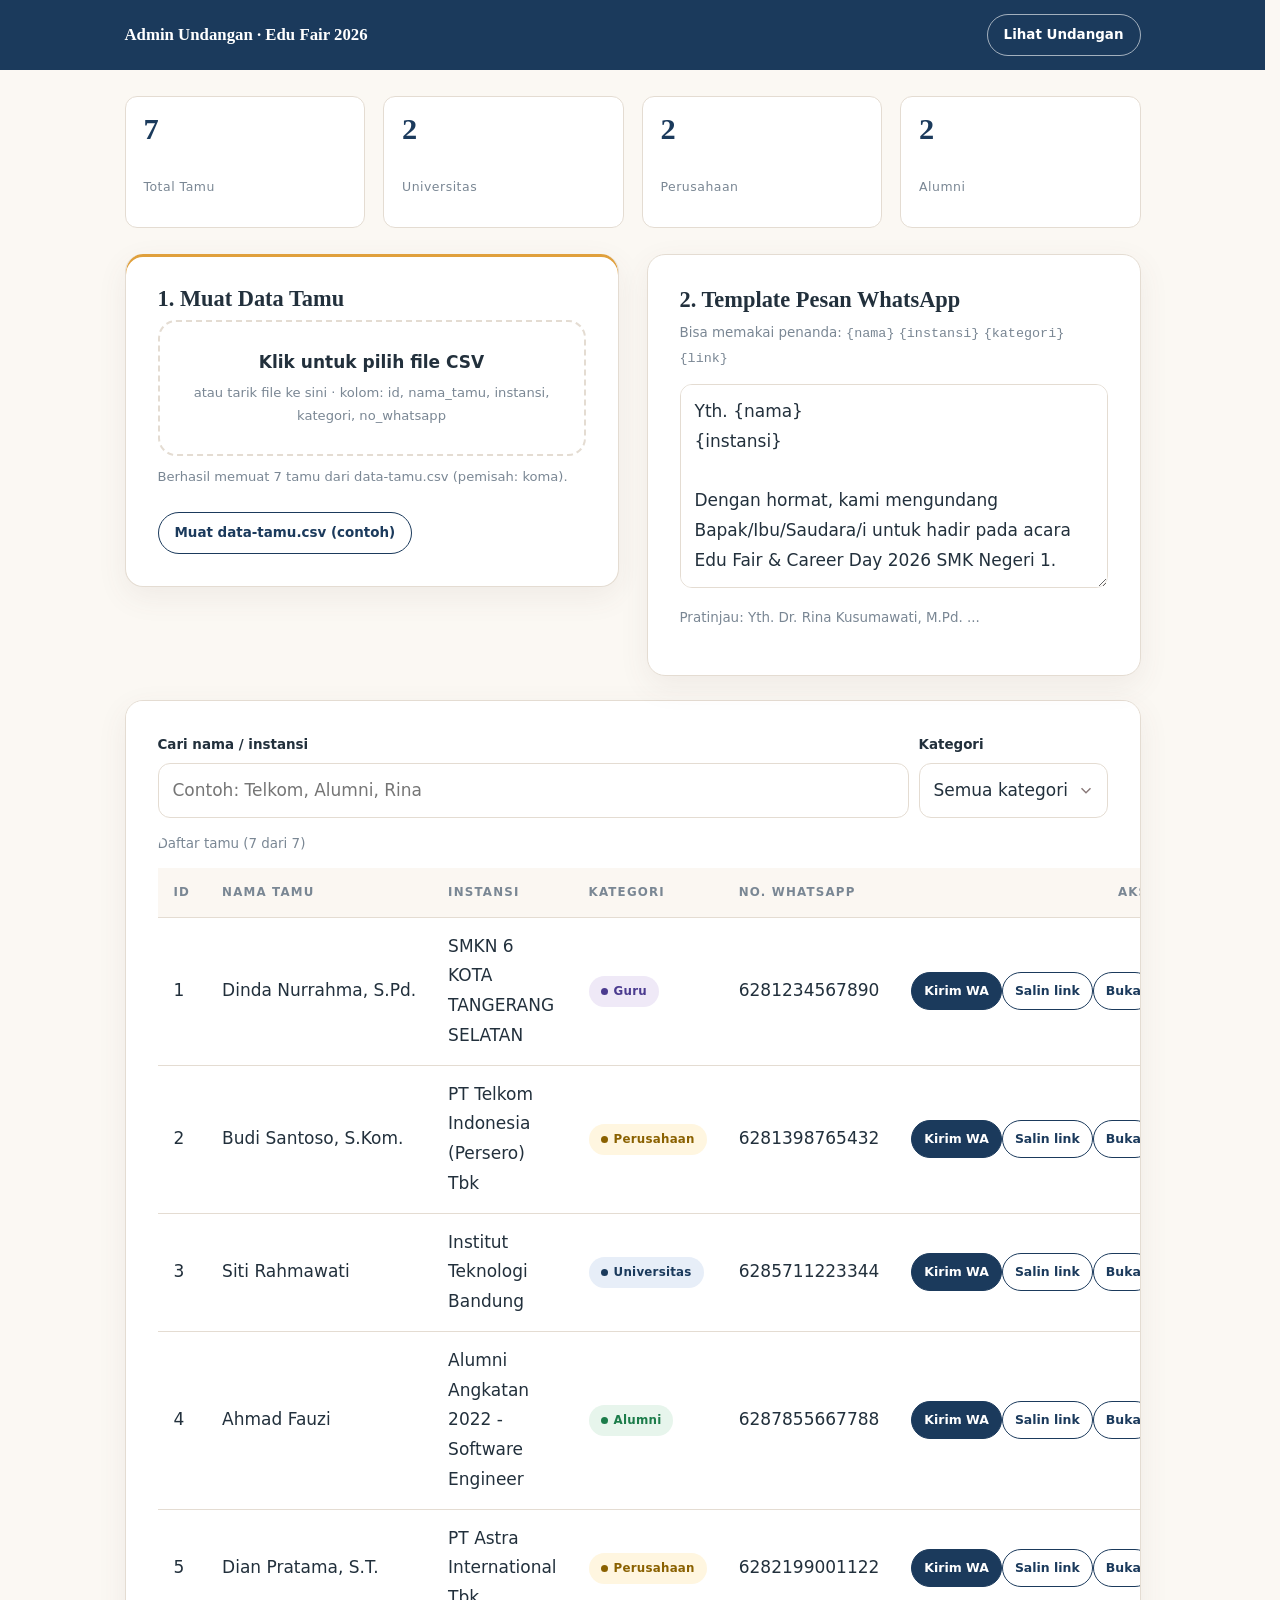
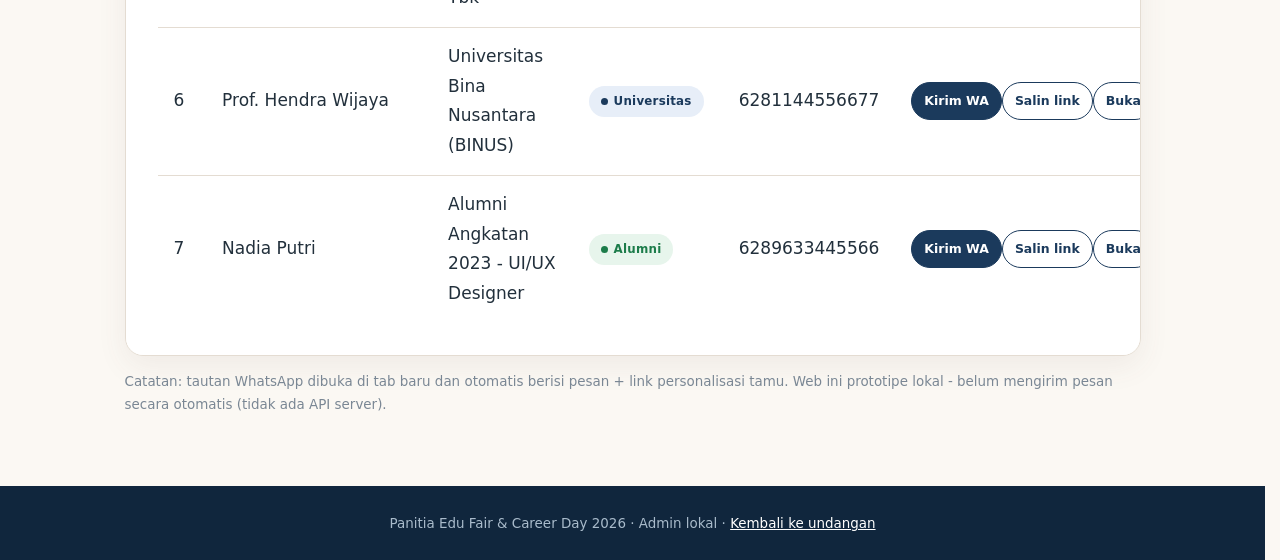
==== commit e1128069: "data: tamu pertama Dinda Nurrahma, S.Pd. (SMKN 6 Kota Tangerang Selatan, kategori Guru) - tambah kat" ====
--- a/admin.html
+++ b/admin.html
@@ -71,6 +71,7 @@
               <option value="">Semua kategori</option>
               <option value="Universitas">Universitas</option>
               <option value="Perusahaan">Perusahaan</option>
+              <option value="Guru">Guru</option>
               <option value="Alumni">Alumni</option>
             </select>
           </div>
--- a/style-acara.css
+++ b/style-acara.css
@@ -115,6 +115,7 @@
 .badge-perusahaan  { background: #FFF6E0; color: #8A6100; }
 .badge-alumni      { background: #E7F5EC; color: #1C7C4A; }
 .badge-siswa       { background: #F1ECE6; color: #6B5B4B; }
+.badge-guru        { background: #EFE9F7; color: #4B3B8F; }
 
 /* --- admin: dropzone CSV + kotak cari --- */
 .dropzone {
